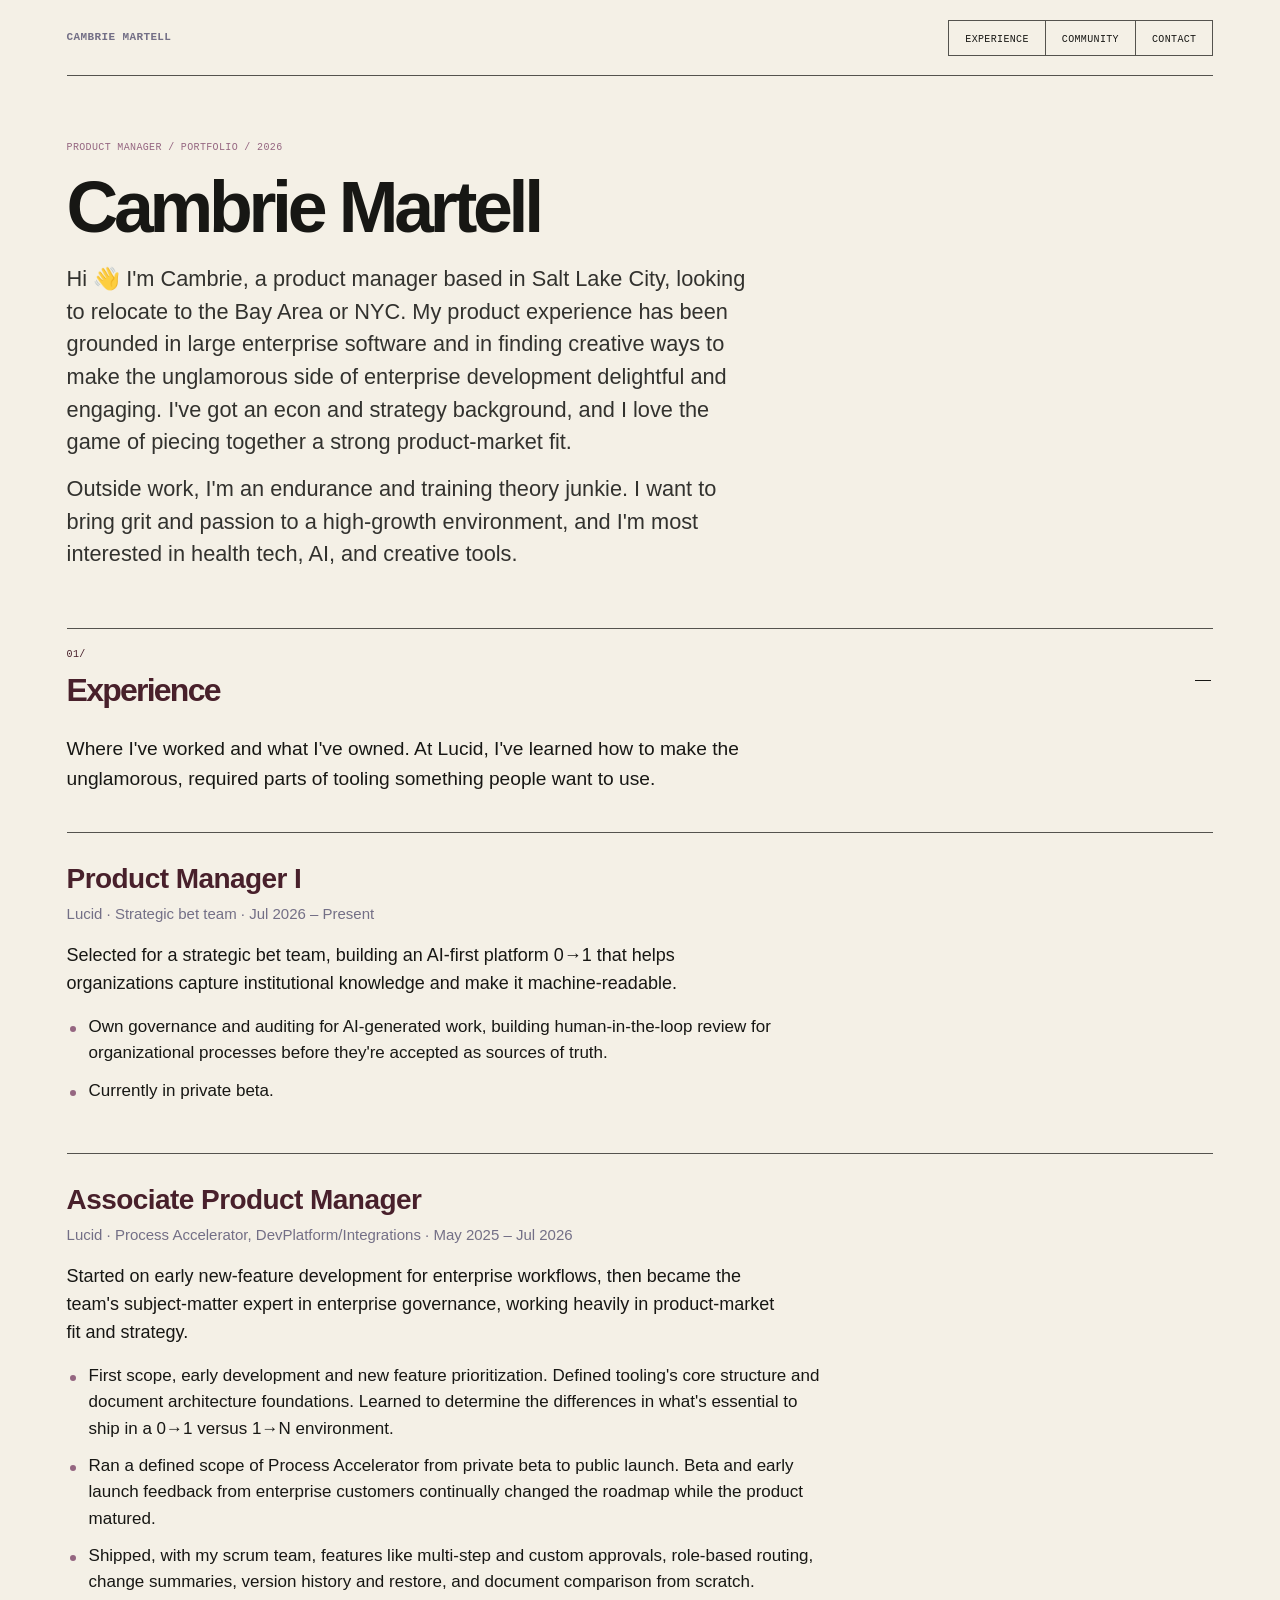
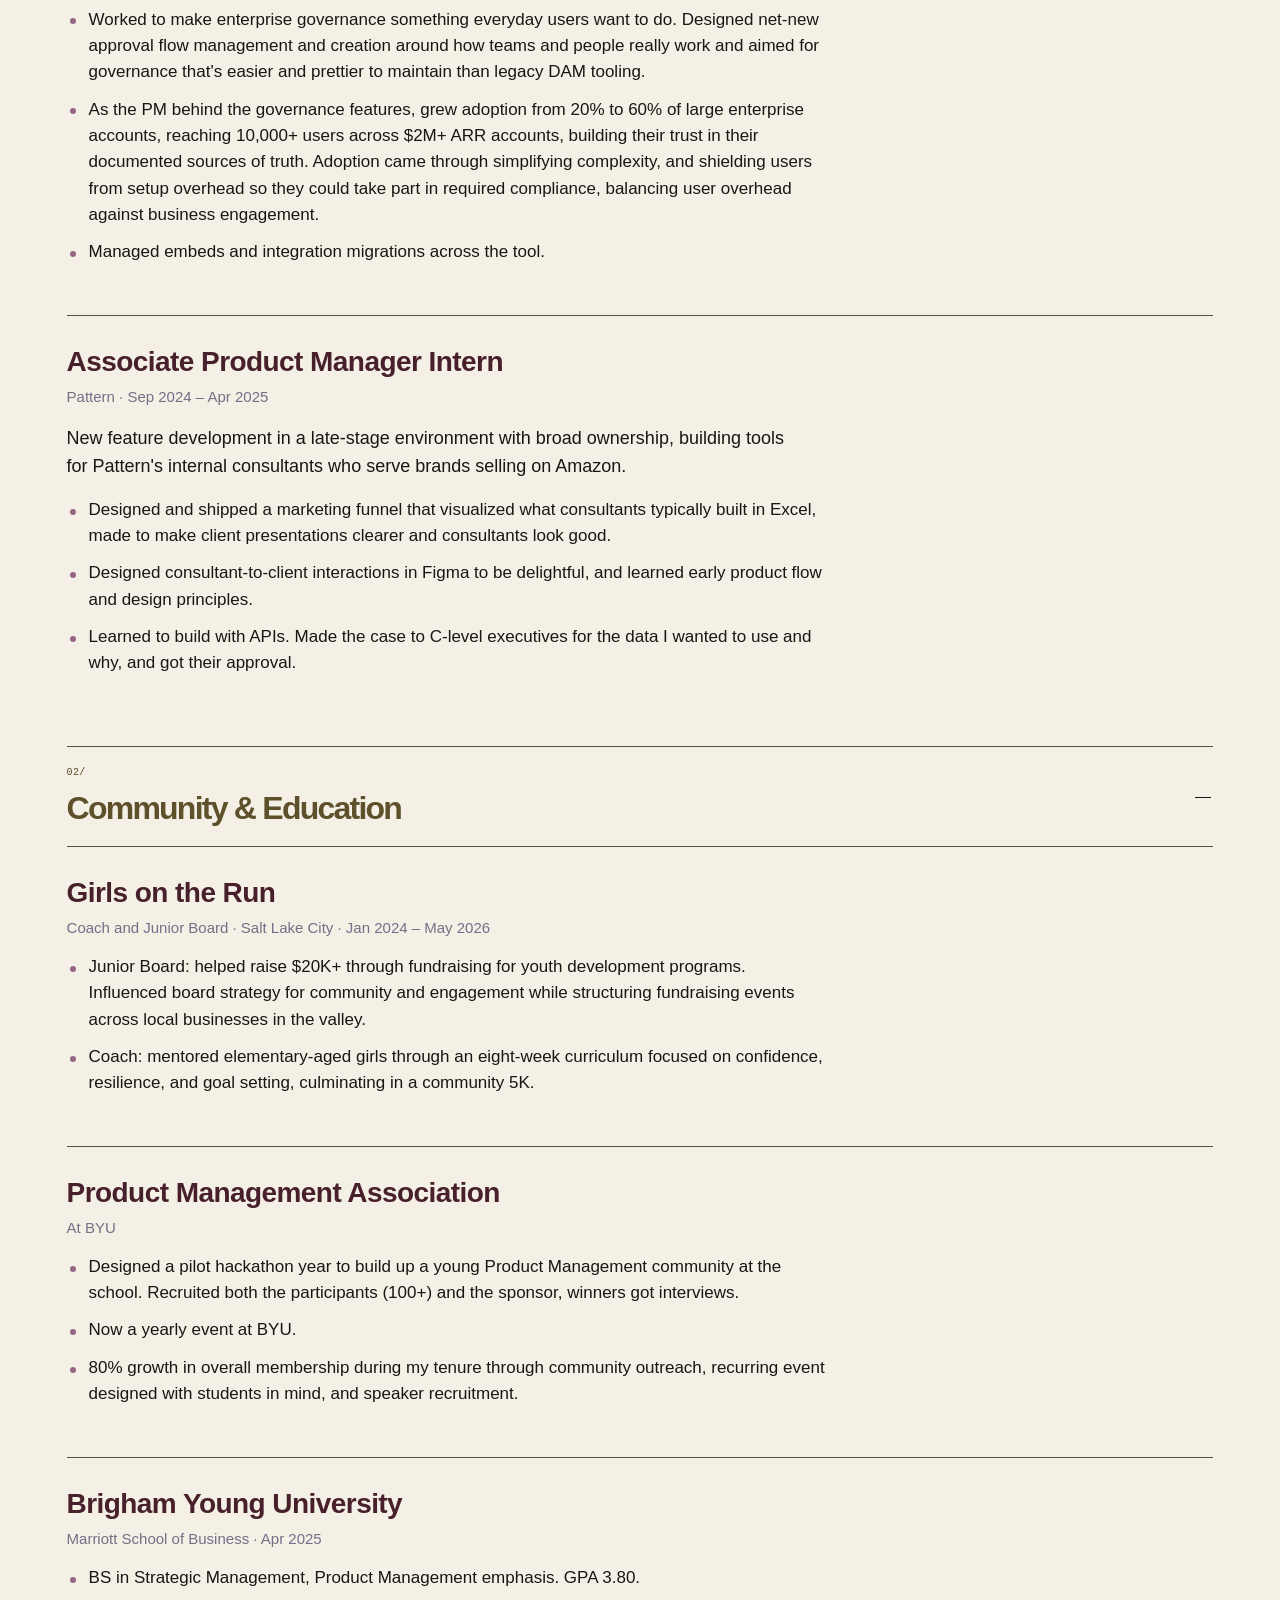
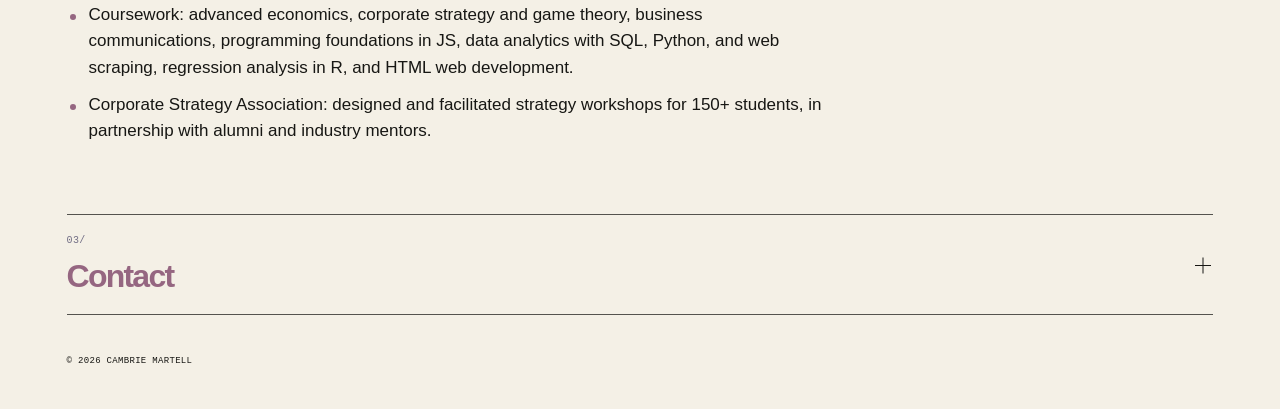
==== resume/index.html @ 5e0e3576 "Add files via upload" ====
<!DOCTYPE html>
<html lang="en">
<head>
  <meta charset="utf-8">
  <meta http-equiv="refresh" content="0; url=../index.html#experience">
  <title>Cambrie Martell | Experience</title>
  <link rel="canonical" href="../index.html#experience">
</head>
<body>
  <p>Experience now lives on the <a href="../index.html#experience">home page</a>.</p>
</body>
</html>
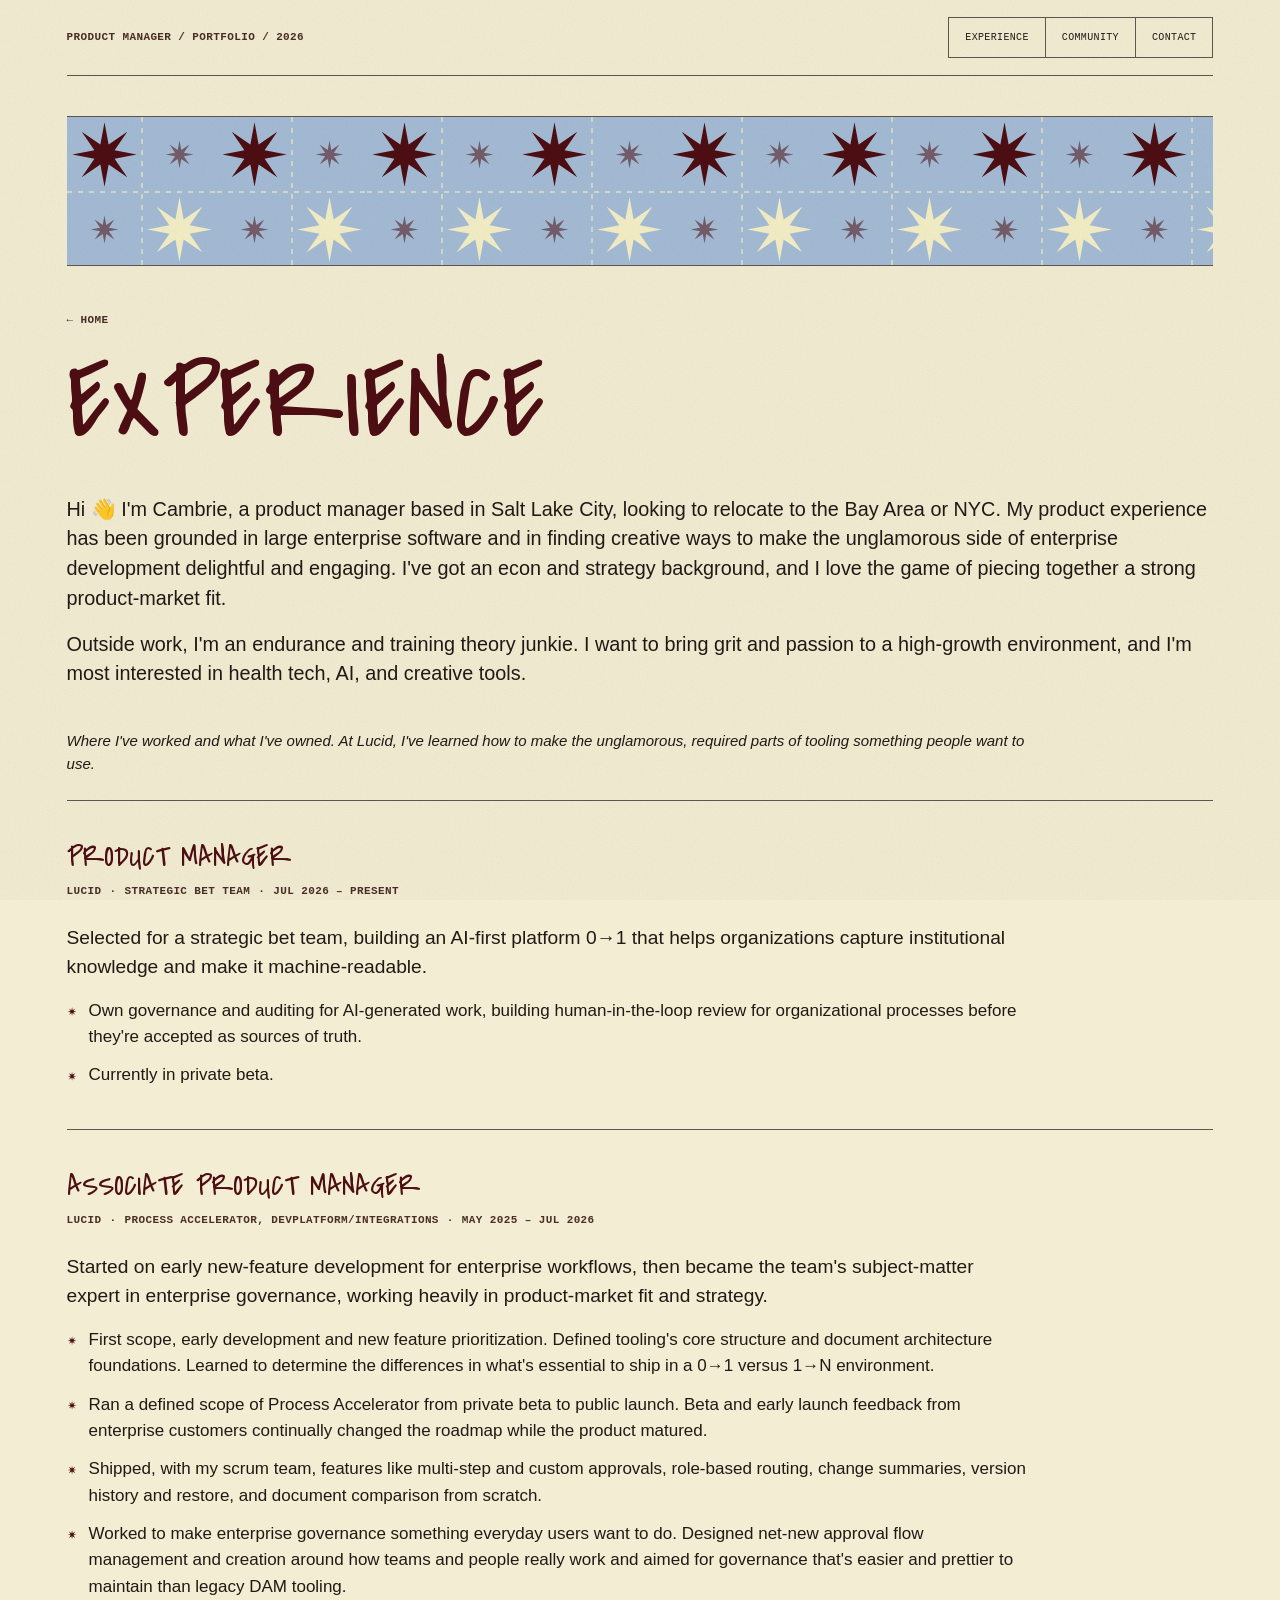
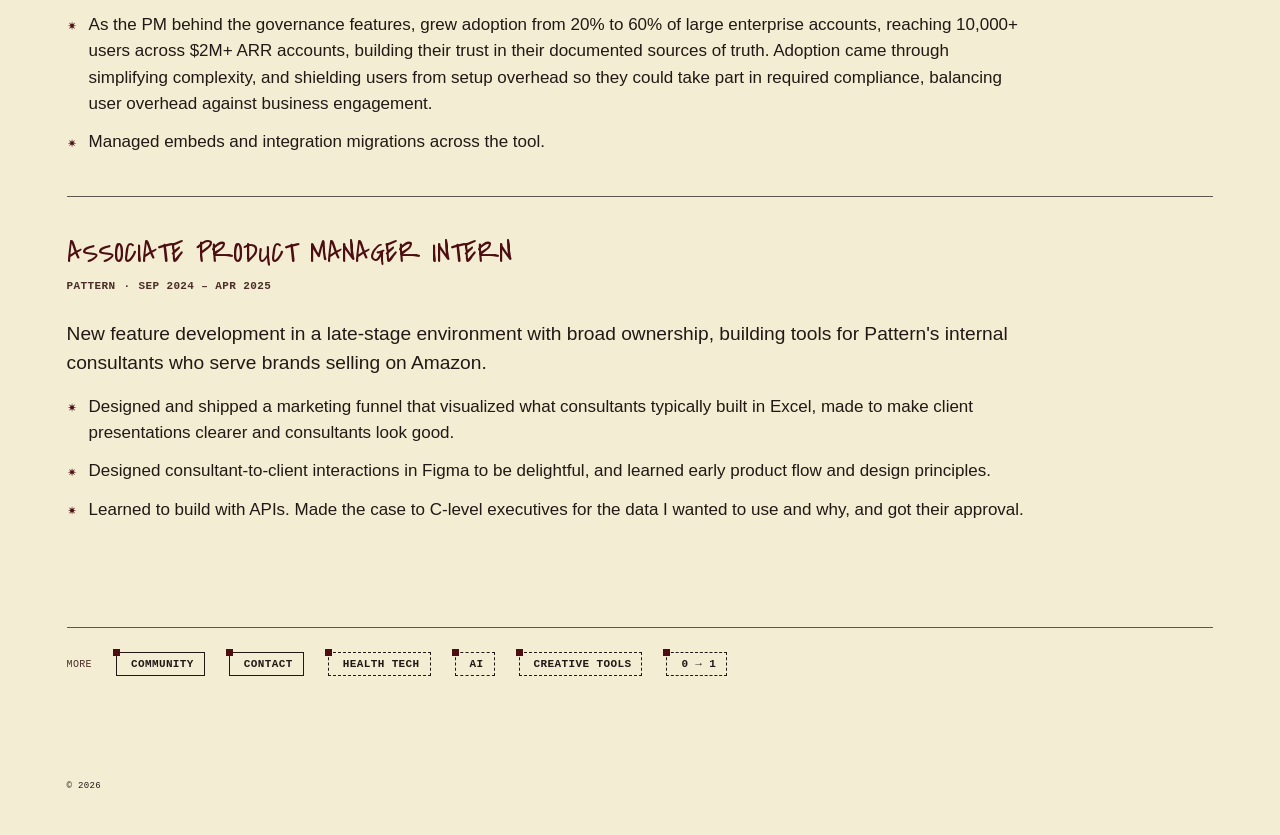
==== commit c7e1629e: "Scattered-tag homepage; each tag opens its own page Homepage is now the star-band hero with draggabl" ====
--- a/resume/index.html
+++ b/resume/index.html
@@ -2,11 +2,11 @@
 <html lang="en">
 <head>
   <meta charset="utf-8">
-  <meta http-equiv="refresh" content="0; url=../index.html#experience">
+  <meta http-equiv="refresh" content="0; url=../experience.html">
   <title>Cambrie Martell | Experience</title>
-  <link rel="canonical" href="../index.html#experience">
+  <link rel="canonical" href="../experience.html">
 </head>
 <body>
-  <p>Experience now lives on the <a href="../index.html#experience">home page</a>.</p>
+  <p>Experience now lives on the <a href="../experience.html">home page</a>.</p>
 </body>
 </html>
